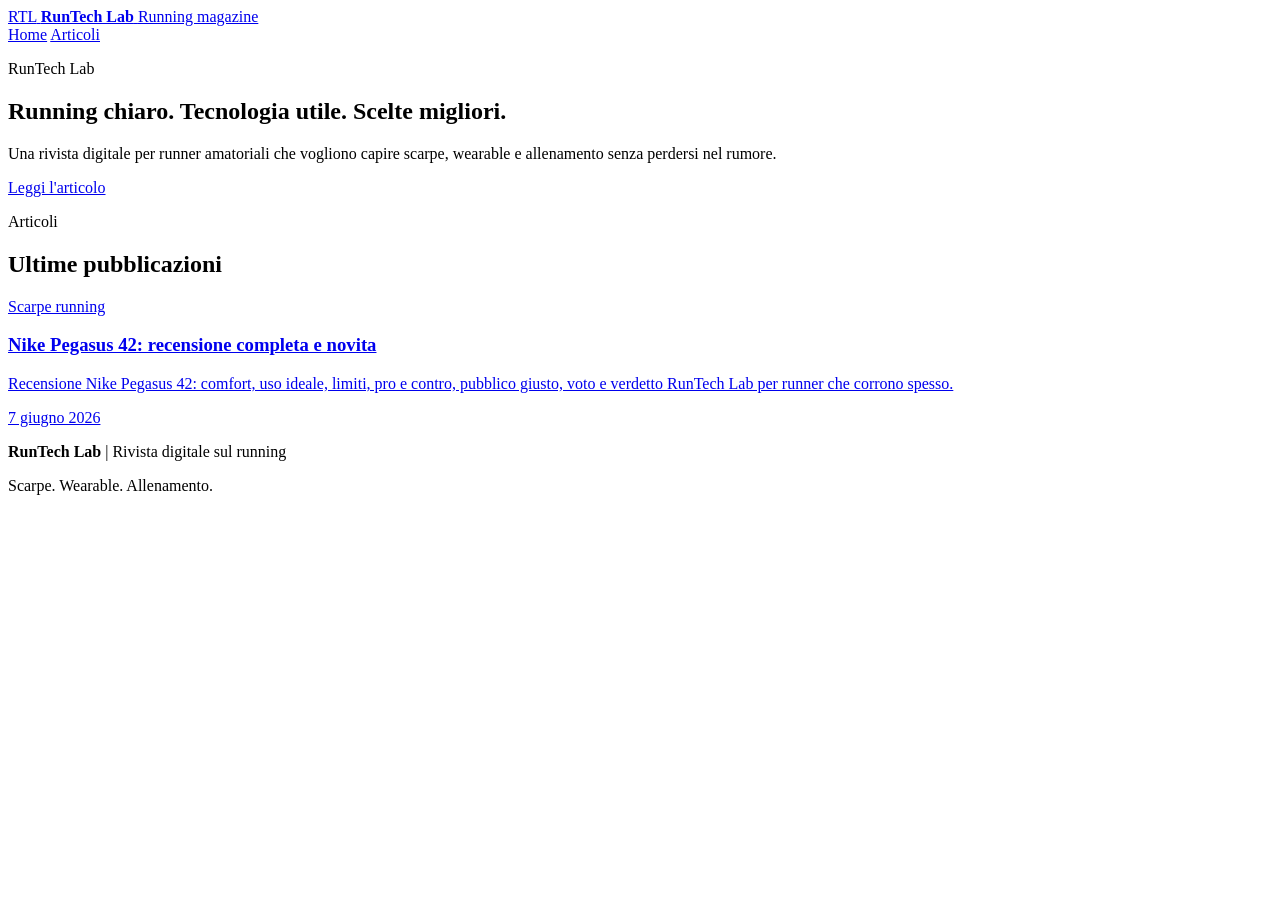
==== index.html @ 797de054 "index.html" ====
<!doctype html>
<html lang="it">
<head>
  <meta charset="utf-8">
  <meta name="viewport" content="width=device-width, initial-scale=1">
  <title>RunTech Lab | Running, scarpe e tecnologia sportiva</title>
  <meta name="description" content="RunTech Lab e una rivista digitale per runner amatoriali: scarpe running, wearable sportivi e allenamento spiegati con semplicita.">
  <meta name="robots" content="index,follow">
  <meta name="theme-color" content="#8b1e1e">
  <link rel="canonical" href="https://runtechlab.pages.dev/">
  <meta property="og:type" content="website">
  <meta property="og:title" content="RunTech Lab">
  <meta property="og:description" content="Scarpe running, wearable sportivi e allenamento per runner amatoriali.">
  <meta property="og:image" content="https://runtechlab.pages.dev/immagini/hero-running-magazine.png">
  <meta property="og:url" content="https://runtechlab.pages.dev/">
  <meta name="twitter:card" content="summary_large_image">
  <link rel="stylesheet" href="stile.css">
  <script type="application/ld+json">
  {
    "@context": "https://schema.org",
    "@type": "WebSite",
    "name": "RunTech Lab",
    "url": "https://runtechlab.pages.dev/",
    "description": "Rivista digitale su running, scarpe da corsa, wearable sportivi e allenamento."
  }
  </script>
</head>
<body>
  <header class="site-header">
    <div class="container topbar">
      <a class="brand" href="index.html" aria-label="RunTech Lab home">
        <span class="brand-mark">RTL</span>
        <span class="brand-text">
          <strong>RunTech Lab</strong>
          <span>Running magazine</span>
        </span>
      </a>
      <nav class="site-nav" aria-label="Navigazione principale">
        <a href="index.html">Home</a>
        <a href="#articoli">Articoli</a>
      </nav>
    </div>
  </header>

  <main>
    <section class="cover">
      <div class="cover-media" role="img" aria-label="Scarpe running e wearable sportivo"></div>
      <div class="cover-overlay">
        <div class="container cover-content">
          <p class="eyebrow">RunTech Lab</p>
          <h1>Running chiaro. Tecnologia utile. Scelte migliori.</h1>
          <p class="lead">Una rivista digitale per runner amatoriali che vogliono capire scarpe, wearable e allenamento senza perdersi nel rumore.</p>
          <a class="button" href="articoli/nike-pegasus-42.html">Leggi l'articolo</a>
        </div>
      </div>
    </section>

    <section class="section" id="articoli">
      <div class="container">
        <div class="section-heading">
          <p class="eyebrow">Articoli</p>
          <h2>Ultime pubblicazioni</h2>
        </div>

        <div class="article-list">
          <!-- RUNTECH:ARTICLES:START -->
          <article class="article-card">
            <a href="articoli/nike-pegasus-42.html">
              <span class="card-label">Scarpe running</span>
              <h3>Nike Pegasus 42: recensione completa e novita</h3>
              <p>Recensione Nike Pegasus 42: comfort, uso ideale, limiti, pro e contro, pubblico giusto, voto e verdetto RunTech Lab per runner che corrono spesso.</p>
              <time datetime="2026-06-07">7 giugno 2026</time>
            </a>
          </article>
          <!-- RUNTECH:ARTICLES:END -->
        </div>
      </div>
    </section>
  </main>

  <footer class="site-footer">
    <div class="container footer-row">
      <p><strong>RunTech Lab</strong> | Rivista digitale sul running</p>
      <p>Scarpe. Wearable. Allenamento.</p>
    </div>
  </footer>
</body>
</html>
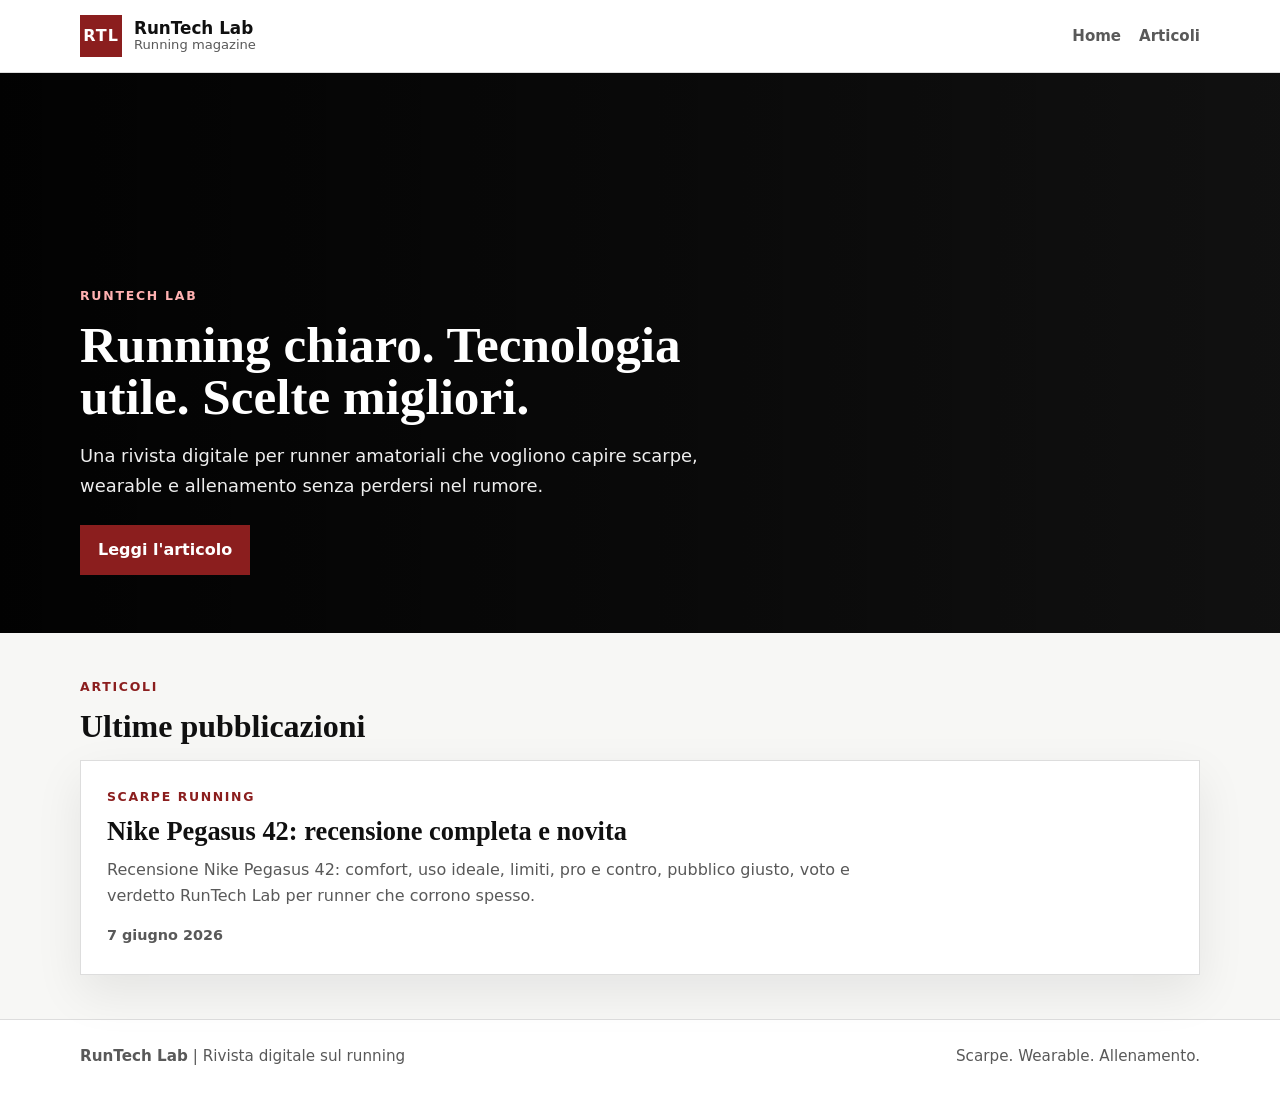
==== commit c52406c5: "index.html" ====
--- a/index.html
+++ b/index.html
@@ -92,3 +92,7 @@
 
 
 
+
+
+
+
--- a/stile.css
+++ b/stile.css
@@ -0,0 +1,100 @@
+:root{
+  --bg:#f7f7f5;
+  --surface:#ffffff;
+  --ink:#101010;
+  --muted:#595959;
+  --line:#dddddd;
+  --accent:#8b1e1e;
+  --accent-dark:#5c1111;
+  --soft:#f1eeee;
+  --shadow:0 18px 45px rgba(0,0,0,.08);
+}
+*{box-sizing:border-box}
+html{scroll-behavior:smooth}
+body{
+  margin:0;
+  font-family:Inter,system-ui,-apple-system,BlinkMacSystemFont,"Segoe UI",Arial,sans-serif;
+  color:var(--ink);
+  background:var(--bg);
+  line-height:1.65;
+}
+a{color:inherit}
+img{display:block;max-width:100%}
+.container{width:min(1120px, calc(100% - 32px));margin:0 auto}
+.site-header{position:sticky;top:0;z-index:20;background:rgba(255,255,255,.95);border-bottom:1px solid var(--line);backdrop-filter:blur(12px)}
+.topbar{min-height:72px;display:flex;align-items:center;justify-content:space-between;gap:18px}
+.brand{display:flex;align-items:center;gap:12px;text-decoration:none}
+.brand-mark{width:42px;height:42px;display:grid;place-items:center;background:var(--accent);color:#fff;font-weight:900;letter-spacing:.06em}
+.brand-text{display:flex;flex-direction:column;line-height:1.05}
+.brand-text strong{font-size:1.05rem}
+.brand-text span{font-size:.82rem;color:var(--muted)}
+.site-nav{display:flex;gap:18px;font-size:.94rem;font-weight:800}
+.site-nav a{text-decoration:none;color:var(--muted)}
+.site-nav a:hover{color:var(--accent)}
+.cover{position:relative;min-height:560px;display:grid;align-items:end;overflow:hidden;background:#151515}
+.cover-media{position:absolute;inset:0;background:linear-gradient(90deg,rgba(0,0,0,.90),rgba(0,0,0,.58),rgba(0,0,0,.22)),url("immagini/hero-running-magazine.png") center/cover no-repeat}
+.cover-overlay{position:relative;width:100%;padding:96px 0 58px}
+.cover-content{color:#fff}
+.eyebrow{margin:0 0 12px;color:var(--accent);font-size:.78rem;font-weight:900;letter-spacing:.14em;text-transform:uppercase}
+.cover .eyebrow{color:#ffb1b1}
+h1,h2,h3,p{margin-top:0}
+h1{font-family:Georgia,"Times New Roman",serif;font-size:3.2rem;line-height:1.02;max-width:720px;margin-bottom:18px;font-weight:700}
+.lead{max-width:660px;font-size:1.12rem;color:#eeeeee;margin-bottom:24px}
+.button{display:inline-flex;align-items:center;justify-content:center;min-height:46px;padding:12px 18px;background:var(--accent);color:#fff;text-decoration:none;font-weight:900;border:0}
+.button:hover{background:var(--accent-dark)}
+.section{padding:44px 0}
+.section-heading{margin-bottom:18px}
+.section-heading h2{font-family:Georgia,"Times New Roman",serif;font-size:2rem;line-height:1;margin:0}
+.article-list{display:grid;grid-template-columns:1fr;gap:18px}
+.article-card{background:var(--surface);border:1px solid var(--line);box-shadow:var(--shadow)}
+.article-card a{display:block;padding:26px;text-decoration:none}
+.card-label{display:block;margin:0 0 10px;color:var(--accent);font-size:.78rem;font-weight:900;letter-spacing:.13em;text-transform:uppercase}
+.article-card h3{font-family:Georgia,"Times New Roman",serif;font-size:1.65rem;line-height:1.12;margin-bottom:10px}
+.article-card p{max-width:760px;color:var(--muted);margin-bottom:12px}
+.article-card time{font-size:.9rem;color:var(--muted);font-weight:700}
+.site-footer{padding:24px 0 34px;background:#fff;border-top:1px solid var(--line)}
+.footer-row{display:flex;justify-content:space-between;gap:16px;font-size:.95rem;color:var(--muted)}
+.article-page{padding:28px 0 64px}
+.article-shell{background:#fff;border:1px solid var(--line);box-shadow:var(--shadow);padding:42px}
+.article-nav{display:flex;justify-content:space-between;gap:14px;padding-bottom:20px;margin-bottom:28px;border-bottom:1px solid var(--line);font-size:.95rem;font-weight:850}
+.article-nav a{color:var(--accent);text-decoration:none}
+.article-head{display:grid;grid-template-columns:minmax(0,1.25fr) minmax(260px,.65fr);gap:28px;align-items:start}
+.article-meta{margin:0 0 12px;color:var(--accent);font-size:.78rem;text-transform:uppercase;letter-spacing:.13em;font-weight:900}
+.article h1{color:var(--ink);font-size:2.65rem;max-width:760px}
+.article .lead{color:var(--muted);max-width:780px}
+.article-excerpt{font-size:1.05rem;color:var(--muted);font-weight:700}
+.article-date{display:block;color:var(--muted);font-size:.95rem;font-weight:800;margin:10px 0 0}
+.article-aside{background:var(--soft);border-left:5px solid var(--accent);padding:20px}
+.article-aside span{display:block;color:var(--muted);font-size:.75rem;font-weight:900;letter-spacing:.13em;text-transform:uppercase;margin-bottom:8px}
+.article-aside strong{display:block;font-size:1.2rem;margin-bottom:8px}
+.article-body{max-width:780px;margin-top:30px}
+.article-body p,.article-body li{font-size:1.06rem;color:#343434}
+.article-body h2{margin:34px 0 10px;font-size:1.55rem;line-height:1.18}
+.article-body figure{margin:28px 0}
+.article-body img{width:100%;border:1px solid var(--line)}
+.article-body figcaption{font-size:.92rem;color:var(--muted);margin-top:8px}
+.article-body ul{padding-left:20px}
+.article-body li{margin-bottom:8px}
+.article-body table{width:100%;border-collapse:collapse;margin:22px 0;background:#fff}
+.article-body th,.article-body td{border:1px solid var(--line);padding:12px;text-align:left;vertical-align:top}
+.article-body th{background:var(--soft)}
+.sources a{color:var(--accent);text-decoration:none;font-weight:700}
+.faq{border-top:1px solid var(--line);margin-top:32px;padding-top:8px}
+@media (max-width: 900px){
+  .cover{min-height:520px}
+  h1{font-size:2.5rem}
+  .article-head{grid-template-columns:1fr}
+}
+@media (max-width: 640px){
+  .topbar{align-items:flex-start;flex-direction:column;padding:14px 0}
+  .site-nav{font-size:.9rem}
+  .cover{min-height:500px}
+  .cover-overlay{padding:76px 0 36px}
+  h1{font-size:2.1rem}
+  .lead{font-size:1rem}
+  .section{padding:32px 0}
+  .article-card a,.article-shell{padding:22px}
+  .article-card h3{font-size:1.45rem}
+  .article h1{font-size:2rem}
+  .footer-row,.article-nav{flex-direction:column}
+}
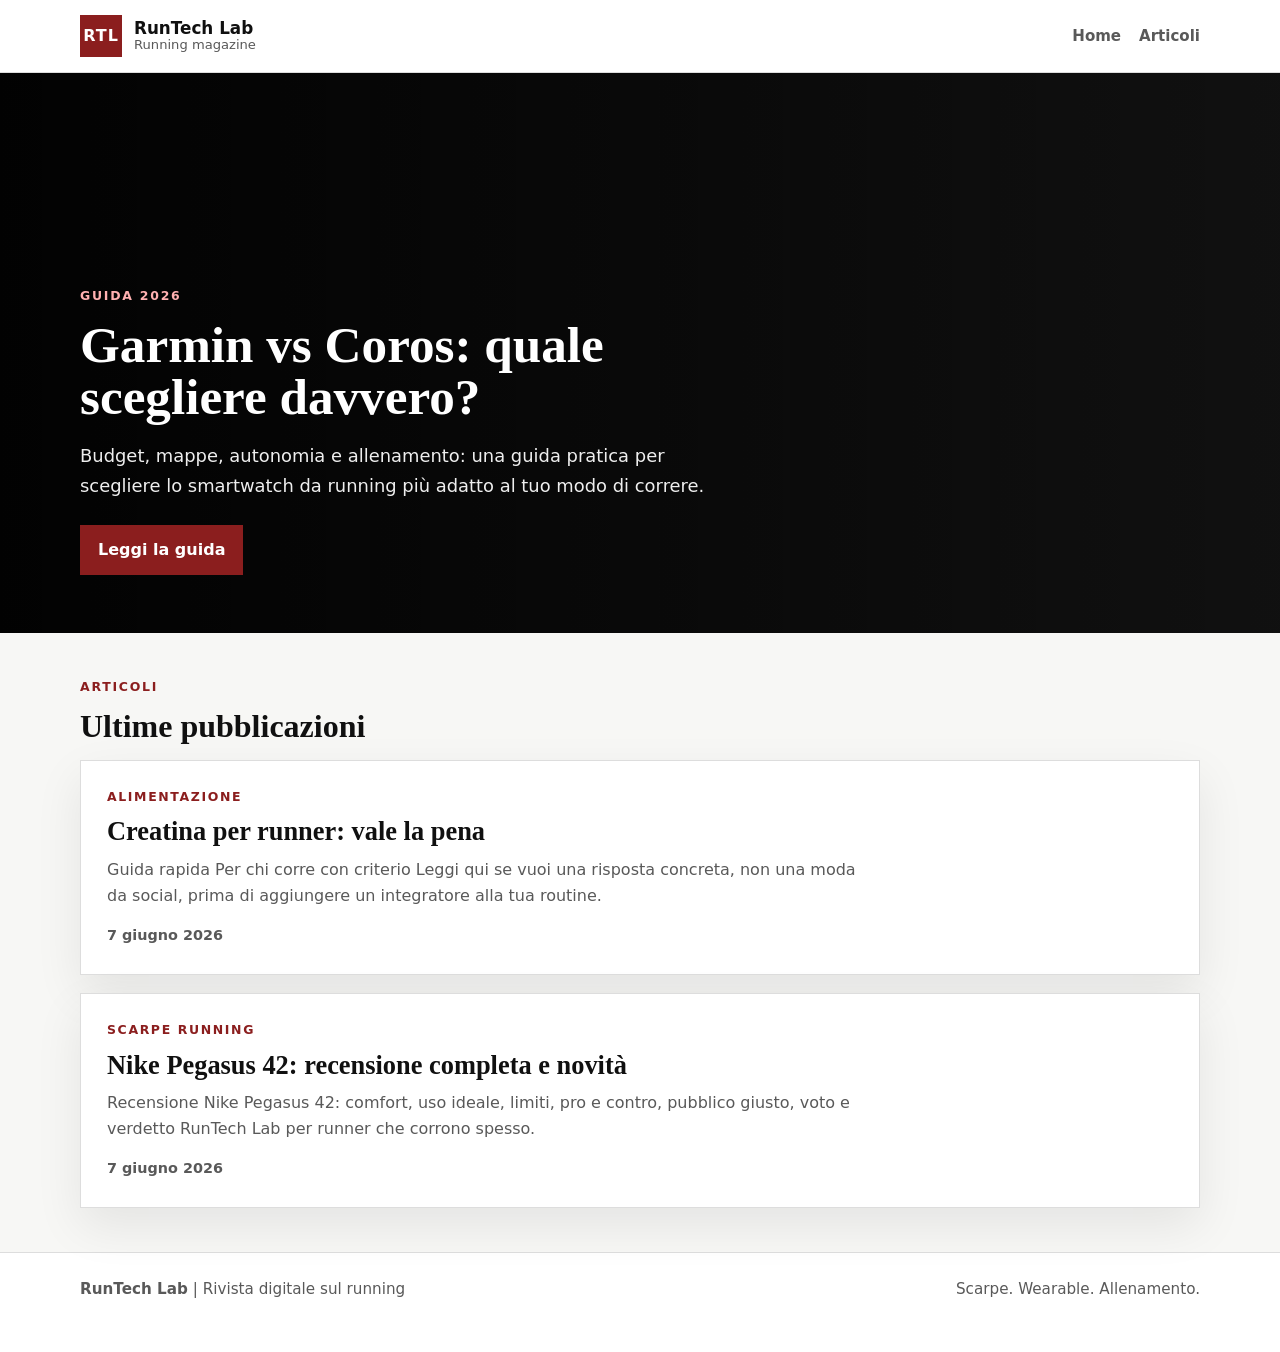
==== commit 44fd2d56: "index.html" ====
--- a/index.html
+++ b/index.html
@@ -4,14 +4,14 @@
   <meta charset="utf-8">
   <meta name="viewport" content="width=device-width, initial-scale=1">
   <title>RunTech Lab | Running, scarpe e tecnologia sportiva</title>
-  <meta name="description" content="RunTech Lab e una rivista digitale per runner amatoriali: scarpe running, wearable sportivi e allenamento spiegati con semplicita.">
+  <meta name="description" content="RunTech Lab è una rivista digitale per runner amatoriali: scarpe running, wearable sportivi e allenamento spiegati con semplicità.">
   <meta name="robots" content="index,follow">
   <meta name="theme-color" content="#8b1e1e">
   <link rel="canonical" href="https://runtechlab.pages.dev/">
   <meta property="og:type" content="website">
   <meta property="og:title" content="RunTech Lab">
   <meta property="og:description" content="Scarpe running, wearable sportivi e allenamento per runner amatoriali.">
-  <meta property="og:image" content="https://runtechlab.pages.dev/immagini/hero-running-magazine.png">
+  <meta property="og:image" content="https://runtechlab.pages.dev/immagini/garmin-vs-coros-2026-hero.webp">
   <meta property="og:url" content="https://runtechlab.pages.dev/">
   <meta name="twitter:card" content="summary_large_image">
   <link rel="stylesheet" href="stile.css">
@@ -47,10 +47,10 @@
       <div class="cover-media" role="img" aria-label="Scarpe running e wearable sportivo"></div>
       <div class="cover-overlay">
         <div class="container cover-content">
-          <p class="eyebrow">RunTech Lab</p>
-          <h1>Running chiaro. Tecnologia utile. Scelte migliori.</h1>
-          <p class="lead">Una rivista digitale per runner amatoriali che vogliono capire scarpe, wearable e allenamento senza perdersi nel rumore.</p>
-          <a class="button" href="articoli/nike-pegasus-42.html">Leggi l'articolo</a>
+          <p class="eyebrow">Guida 2026</p>
+          <h1>Garmin vs Coros: quale scegliere davvero?</h1>
+          <p class="lead">Budget, mappe, autonomia e allenamento: una guida pratica per scegliere lo smartwatch da running più adatto al tuo modo di correre.</p>
+          <a class="button" href="articoli/garmin-vs-coros-2026.html">Leggi la guida</a>
         </div>
       </div>
     </section>
@@ -65,9 +65,17 @@
         <div class="article-list">
           <!-- RUNTECH:ARTICLES:START -->
           <article class="article-card">
+            <a href="articoli/creatina-per-runner-vale-la-pena.html">
+              <span class="card-label">Alimentazione</span>
+              <h3>Creatina per runner: vale la pena</h3>
+              <p>Guida rapida Per chi corre con criterio Leggi qui se vuoi una risposta concreta, non una moda da social, prima di aggiungere un integratore alla tua routine.</p>
+              <time datetime="2026-06-07">7 giugno 2026</time>
+            </a>
+          </article>
+          <article class="article-card">
             <a href="articoli/nike-pegasus-42.html">
               <span class="card-label">Scarpe running</span>
-              <h3>Nike Pegasus 42: recensione completa e novita</h3>
+              <h3>Nike Pegasus 42: recensione completa e novità</h3>
               <p>Recensione Nike Pegasus 42: comfort, uso ideale, limiti, pro e contro, pubblico giusto, voto e verdetto RunTech Lab per runner che corrono spesso.</p>
               <time datetime="2026-06-07">7 giugno 2026</time>
             </a>
@@ -96,3 +104,5 @@
 
 
 
+
+
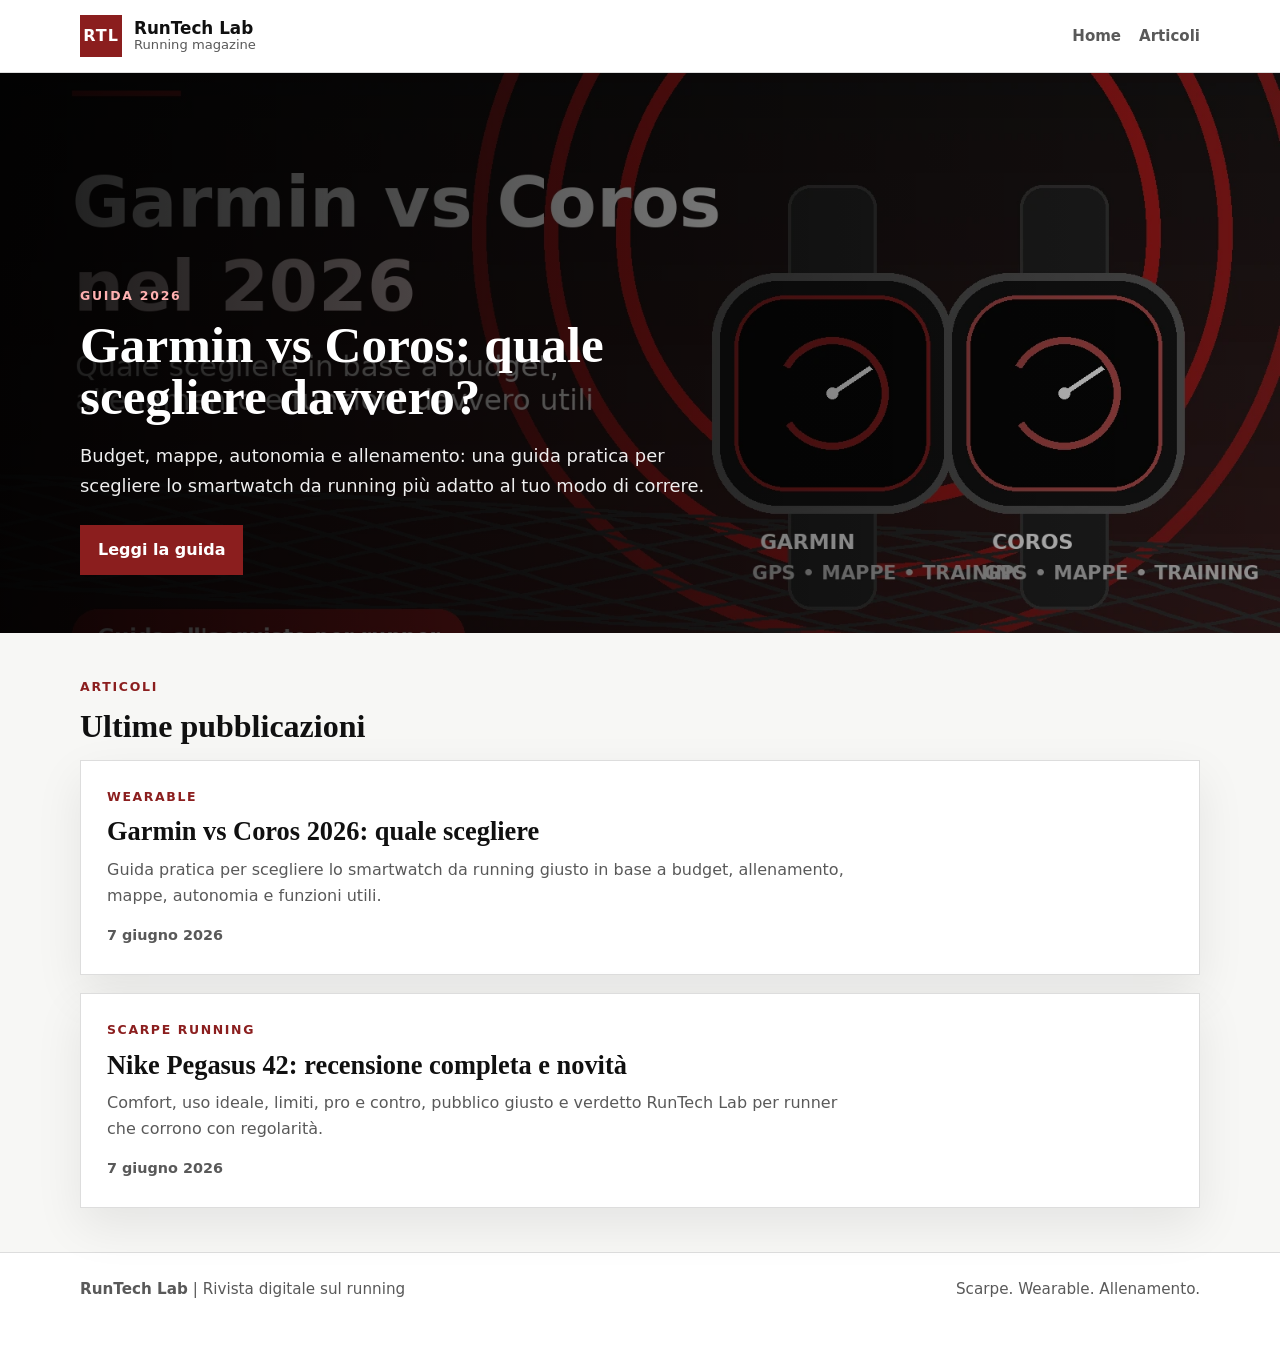
==== commit 3487cef7: "index.html" ====
--- a/index.html
+++ b/index.html
@@ -65,18 +65,19 @@
         <div class="article-list">
           <!-- RUNTECH:ARTICLES:START -->
           <article class="article-card">
-            <a href="articoli/creatina-per-runner-vale-la-pena.html">
-              <span class="card-label">Alimentazione</span>
-              <h3>Creatina per runner: vale la pena</h3>
-              <p>Guida rapida Per chi corre con criterio Leggi qui se vuoi una risposta concreta, non una moda da social, prima di aggiungere un integratore alla tua routine.</p>
+            <a href="articoli/garmin-vs-coros-2026.html">
+              <span class="card-label">Wearable</span>
+              <h3>Garmin vs Coros 2026: quale scegliere</h3>
+              <p>Guida pratica per scegliere lo smartwatch da running giusto in base a budget, allenamento, mappe, autonomia e funzioni utili.</p>
               <time datetime="2026-06-07">7 giugno 2026</time>
             </a>
           </article>
+
           <article class="article-card">
             <a href="articoli/nike-pegasus-42.html">
               <span class="card-label">Scarpe running</span>
               <h3>Nike Pegasus 42: recensione completa e novità</h3>
-              <p>Recensione Nike Pegasus 42: comfort, uso ideale, limiti, pro e contro, pubblico giusto, voto e verdetto RunTech Lab per runner che corrono spesso.</p>
+              <p>Comfort, uso ideale, limiti, pro e contro, pubblico giusto e verdetto RunTech Lab per runner che corrono con regolarità.</p>
               <time datetime="2026-06-07">7 giugno 2026</time>
             </a>
           </article>
--- a/stile.css
+++ b/stile.css
@@ -32,7 +32,7 @@
 .site-nav a{text-decoration:none;color:var(--muted)}
 .site-nav a:hover{color:var(--accent)}
 .cover{position:relative;min-height:560px;display:grid;align-items:end;overflow:hidden;background:#151515}
-.cover-media{position:absolute;inset:0;background:linear-gradient(90deg,rgba(0,0,0,.90),rgba(0,0,0,.58),rgba(0,0,0,.22)),url("immagini/hero-running-magazine.png") center/cover no-repeat}
+.cover-media{position:absolute;inset:0;background:linear-gradient(90deg,rgba(0,0,0,.90),rgba(0,0,0,.58),rgba(0,0,0,.22)),url("immagini/garmin-vs-coros-2026-hero.webp") center/cover no-repeat}
 .cover-overlay{position:relative;width:100%;padding:96px 0 58px}
 .cover-content{color:#fff}
 .eyebrow{margin:0 0 12px;color:var(--accent);font-size:.78rem;font-weight:900;letter-spacing:.14em;text-transform:uppercase}
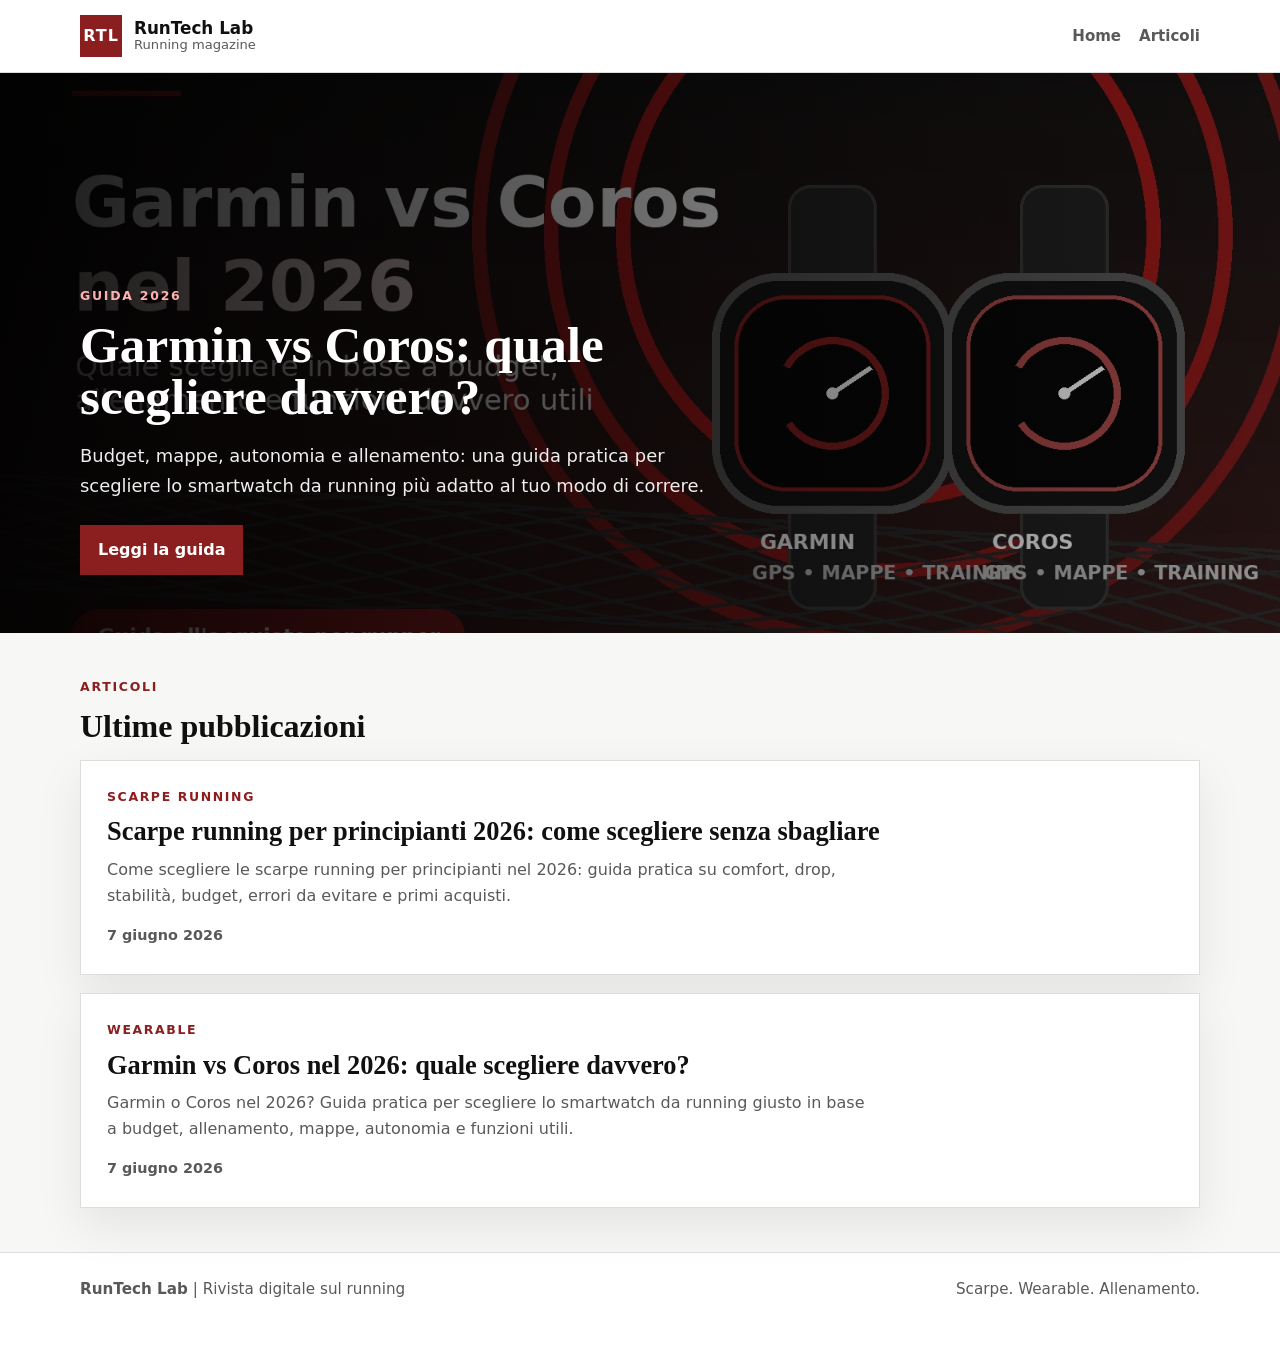
==== commit effb3fc6: "Aggiorna homepage e sitemap" ====
--- a/index.html
+++ b/index.html
@@ -65,19 +65,18 @@
         <div class="article-list">
           <!-- RUNTECH:ARTICLES:START -->
           <article class="article-card">
-            <a href="articoli/garmin-vs-coros-2026.html">
-              <span class="card-label">Wearable</span>
-              <h3>Garmin vs Coros 2026: quale scegliere</h3>
-              <p>Guida pratica per scegliere lo smartwatch da running giusto in base a budget, allenamento, mappe, autonomia e funzioni utili.</p>
+            <a href="articoli/scarpe-running-principianti-2026.html">
+              <span class="card-label">Scarpe running</span>
+              <h3>Scarpe running per principianti 2026: come scegliere senza sbagliare</h3>
+              <p>Come scegliere le scarpe running per principianti nel 2026: guida pratica su comfort, drop, stabilità, budget, errori da evitare e primi acquisti.</p>
               <time datetime="2026-06-07">7 giugno 2026</time>
             </a>
           </article>
-
           <article class="article-card">
-            <a href="articoli/nike-pegasus-42.html">
-              <span class="card-label">Scarpe running</span>
-              <h3>Nike Pegasus 42: recensione completa e novità</h3>
-              <p>Comfort, uso ideale, limiti, pro e contro, pubblico giusto e verdetto RunTech Lab per runner che corrono con regolarità.</p>
+            <a href="articoli/garmin-vs-coros-2026.html">
+              <span class="card-label">Wearable</span>
+              <h3>Garmin vs Coros nel 2026: quale scegliere davvero?</h3>
+              <p>Garmin o Coros nel 2026? Guida pratica per scegliere lo smartwatch da running giusto in base a budget, allenamento, mappe, autonomia e funzioni utili.</p>
               <time datetime="2026-06-07">7 giugno 2026</time>
             </a>
           </article>
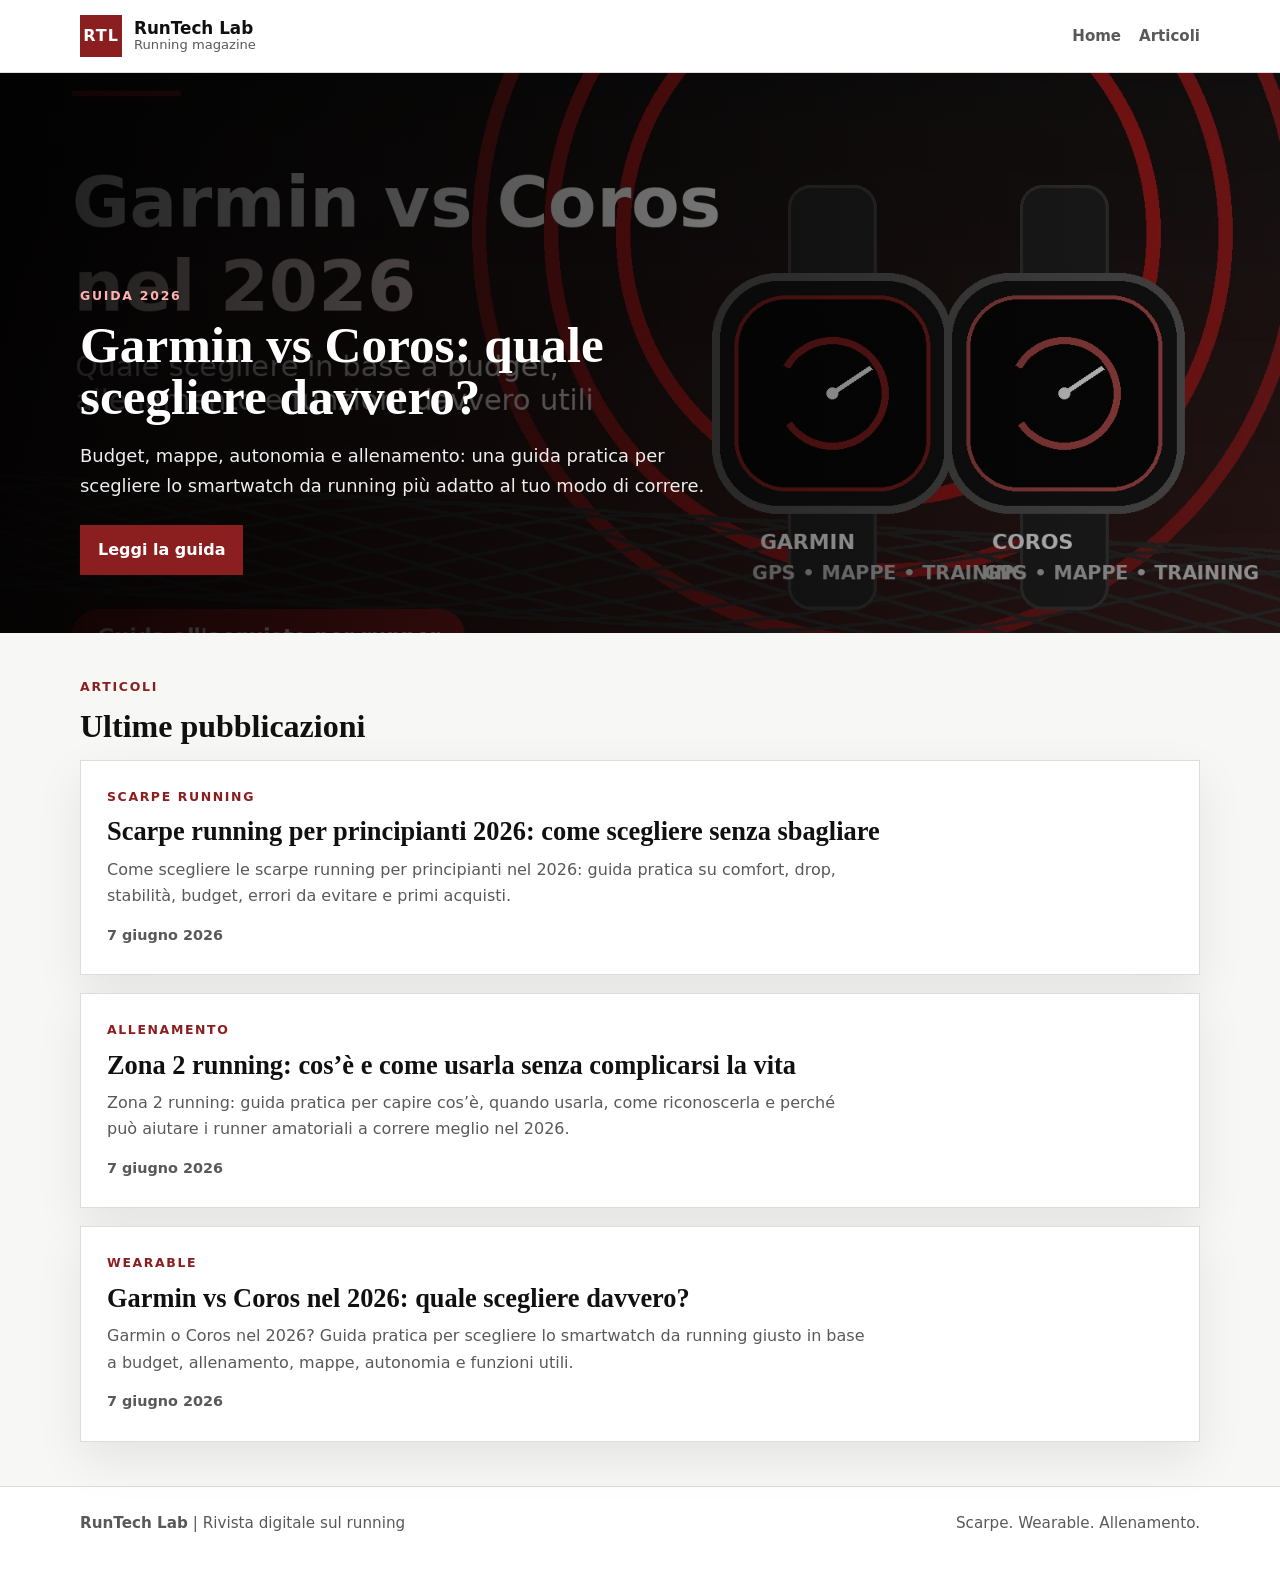
==== commit 4f8a6f9a: "Aggiorna homepage e sitemap" ====
--- a/index.html
+++ b/index.html
@@ -73,6 +73,14 @@
             </a>
           </article>
           <article class="article-card">
+            <a href="articoli/zona-2-running-2026.html">
+              <span class="card-label">Allenamento</span>
+              <h3>Zona 2 running: cos’è e come usarla senza complicarsi la vita</h3>
+              <p>Zona 2 running: guida pratica per capire cos’è, quando usarla, come riconoscerla e perché può aiutare i runner amatoriali a correre meglio nel 2026.</p>
+              <time datetime="2026-06-07">7 giugno 2026</time>
+            </a>
+          </article>
+          <article class="article-card">
             <a href="articoli/garmin-vs-coros-2026.html">
               <span class="card-label">Wearable</span>
               <h3>Garmin vs Coros nel 2026: quale scegliere davvero?</h3>
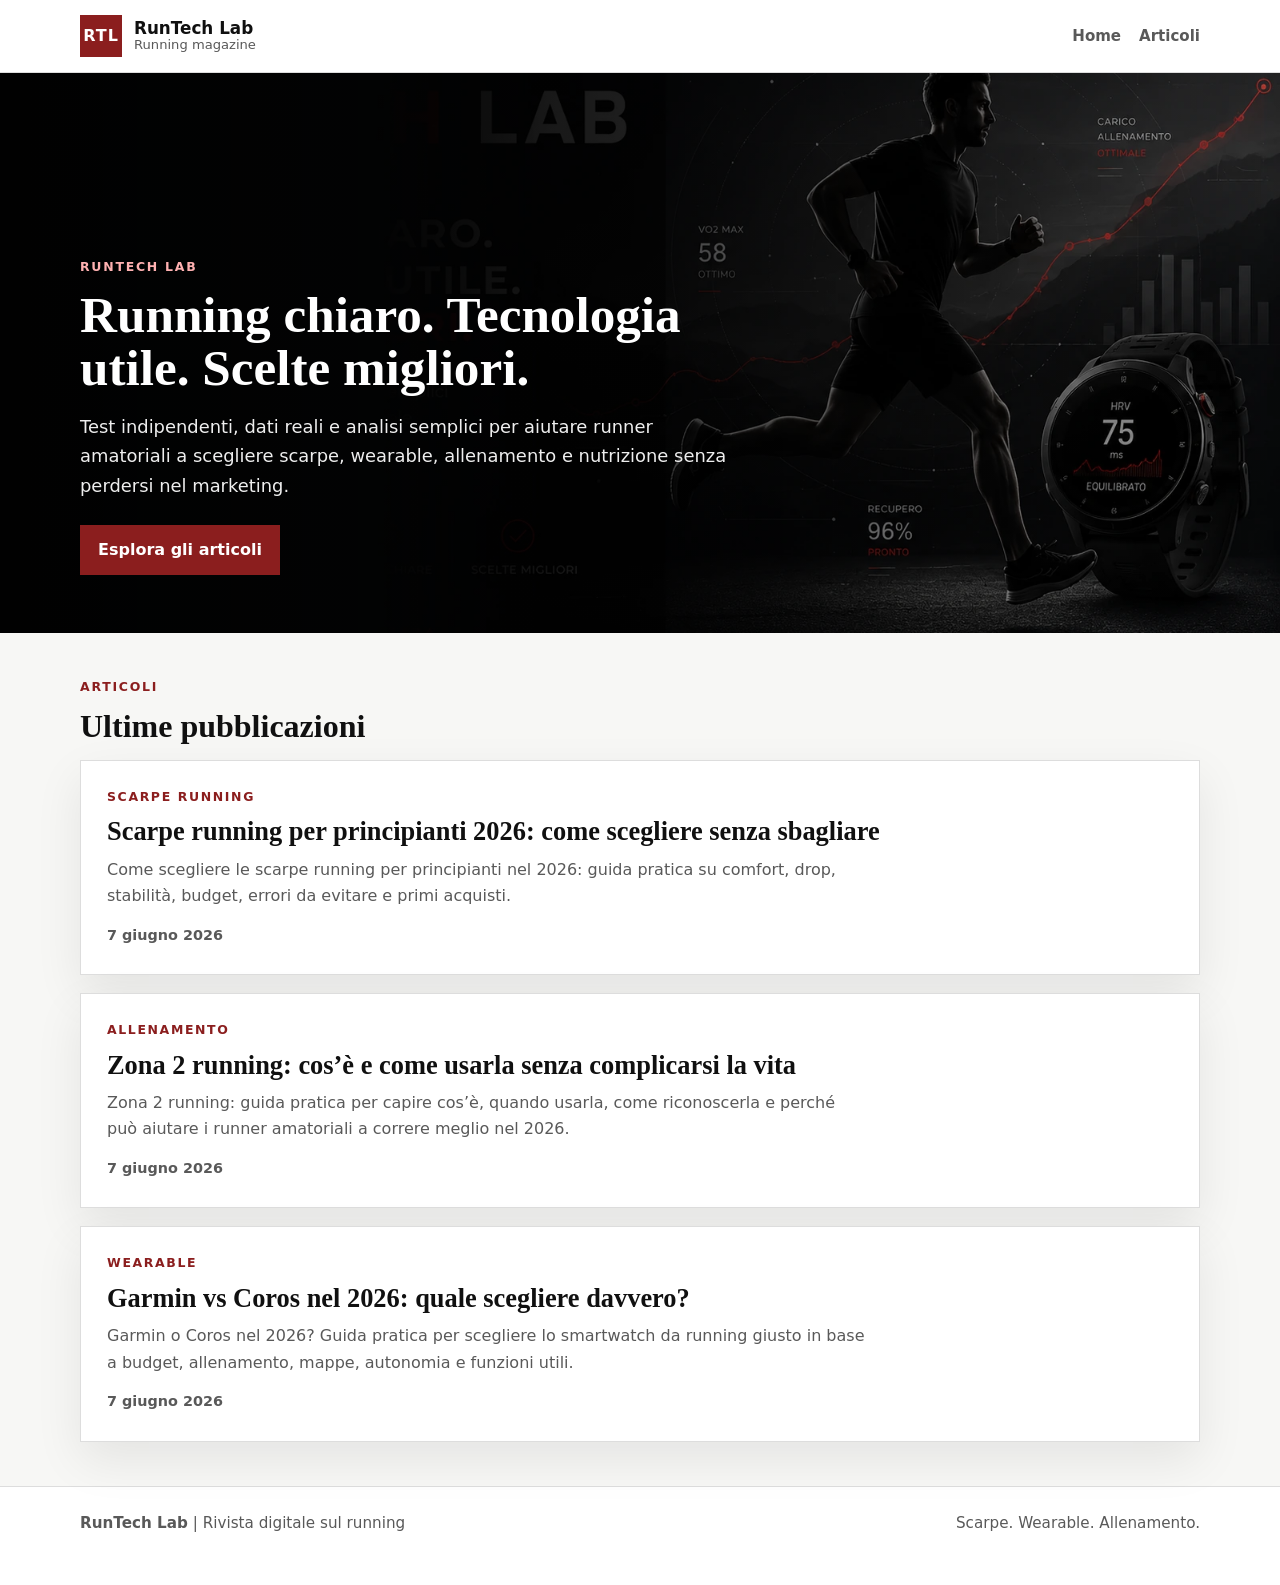
==== commit bfabf501: "index.html" ====
--- a/index.html
+++ b/index.html
@@ -11,7 +11,7 @@
   <meta property="og:type" content="website">
   <meta property="og:title" content="RunTech Lab">
   <meta property="og:description" content="Scarpe running, wearable sportivi e allenamento per runner amatoriali.">
-  <meta property="og:image" content="https://runtechlab.pages.dev/immagini/garmin-vs-coros-2026-hero.webp">
+  <meta property="og:image" content="https://runtechlab.pages.dev/immagini/hero-runtechlab-brand.webp">
   <meta property="og:url" content="https://runtechlab.pages.dev/">
   <meta name="twitter:card" content="summary_large_image">
   <link rel="stylesheet" href="stile.css">
@@ -24,6 +24,7 @@
     "description": "Rivista digitale su running, scarpe da corsa, wearable sportivi e allenamento."
   }
   </script>
+  <!-- Cloudflare Web Analytics --><script defer src='https://static.cloudflareinsights.com/beacon.min.js' data-cf-beacon='{"token": "94eea5e84787487c99bf1e73c114700e"}'></script><!-- End Cloudflare Web Analytics -->
 </head>
 <body>
   <header class="site-header">
@@ -47,10 +48,10 @@
       <div class="cover-media" role="img" aria-label="Scarpe running e wearable sportivo"></div>
       <div class="cover-overlay">
         <div class="container cover-content">
-          <p class="eyebrow">Guida 2026</p>
-          <h1>Garmin vs Coros: quale scegliere davvero?</h1>
-          <p class="lead">Budget, mappe, autonomia e allenamento: una guida pratica per scegliere lo smartwatch da running più adatto al tuo modo di correre.</p>
-          <a class="button" href="articoli/garmin-vs-coros-2026.html">Leggi la guida</a>
+          <p class="eyebrow">RunTech Lab</p>
+          <h1>Running chiaro. Tecnologia utile. Scelte migliori.</h1>
+          <p class="lead">Test indipendenti, dati reali e analisi semplici per aiutare runner amatoriali a scegliere scarpe, wearable, allenamento e nutrizione senza perdersi nel marketing.</p>
+          <a class="button" href="#articoli">Esplora gli articoli</a>
         </div>
       </div>
     </section>
--- a/stile.css
+++ b/stile.css
@@ -32,7 +32,7 @@
 .site-nav a{text-decoration:none;color:var(--muted)}
 .site-nav a:hover{color:var(--accent)}
 .cover{position:relative;min-height:560px;display:grid;align-items:end;overflow:hidden;background:#151515}
-.cover-media{position:absolute;inset:0;background:linear-gradient(90deg,rgba(0,0,0,.90),rgba(0,0,0,.58),rgba(0,0,0,.22)),url("immagini/garmin-vs-coros-2026-hero.webp") center/cover no-repeat}
+.cover-media{position:absolute;inset:0;background:linear-gradient(90deg,rgba(0,0,0,.90),rgba(0,0,0,.58),rgba(0,0,0,.22)),url("immagini/hero-running-magazine.webp") center/cover no-repeat}
 .cover-overlay{position:relative;width:100%;padding:96px 0 58px}
 .cover-content{color:#fff}
 .eyebrow{margin:0 0 12px;color:var(--accent);font-size:.78rem;font-weight:900;letter-spacing:.14em;text-transform:uppercase}
